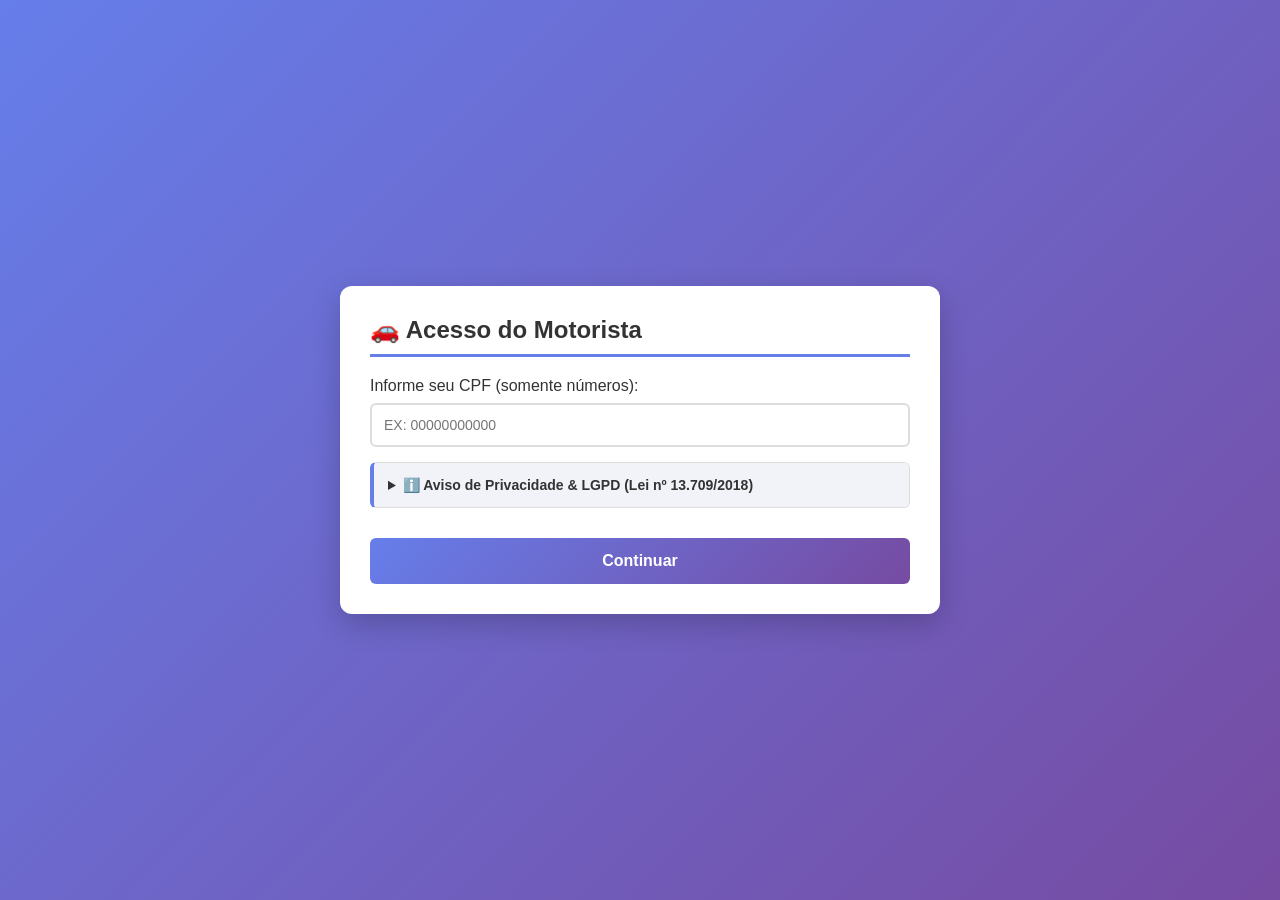
==== index.html @ 48107e52 "Update index.html" ====
<!DOCTYPE html>
<html lang="pt-BR">
<head>
  <meta charset="UTF-8">
  <meta name="viewport" content="width=device-width, initial-scale=1.0">
  <title>Sistema de Inspeção Veicular</title>
  <link rel="icon" href="data:,">
  <link rel="stylesheet" href="styles.css">
</head>
<body>
  <div class="container">
    
<!-- ETAPA 1: BUSCA CPF -->
    <div class="card" id="step-cpf">
      <h2>🚗 Acesso do Motorista</h2>
      
      <label for="input-cpf">Informe seu CPF (somente números):</label>
      <input type="text" id="input-cpf" placeholder="EX: 00000000000" maxlength="11" inputmode="numeric">
   
      <!-- INFORMATIVO LGPD (SUMÁRIO DE DADOS COLETADOS) -->
      <details class="accordion-termo" style="margin-bottom: 20px;">
        <summary>ℹ️ Aviso de Privacidade & LGPD (Lei nº 13.709/2018)</summary>
        <div class="termo-box">
          <p><strong>Tratamento Transparente de Dados Pessoais:</strong></p>
          <p>Este sistema coleta dados exclusivamente para fins de segurança operacional, controle de acesso e emissão de checklists de inspeção veicular.</p>
          <p><strong>📌 Dados Coletados:</strong></p>
          <ul>
            <li>CPF, Nome, RG e Telefone (Identificação do motorista);</li>
            <li>CNH, Placa, Pedido e Eixos (Identificação e conformidade veicular).</li>
          </ul>
          <p><strong>🔒 Segurança e Retenção:</strong></p>
          <p>Seus dados são armazenados de forma segura e criptografada. Não compartilhamos suas informações para fins comerciais. Para o primeiro acesso, será necessário o aceite dos termos regulamentares.</p>
        </div>
      </details>

      <button type="button" class="btn" onclick="verificarAcesso()">Continuar</button>
    </div>
    
    <!-- ETAPA 2: INTEGRAÇÃO (1º Acesso) -->
    <div class="card hidden" id="step-integracao">
      <button type="button" class="btn-voltar" onclick="voltarPaginaAnterior()">⬅️ Voltar</button>
      <h2>📋 1º Acesso: Cadastro, Vídeo & Prova</h2>     
      
      <form id="form-prova">
        <h3>Dados de Cadastro do Motorista</h3>
        
        <label for="reg-nome">Nome Completo:</label>
        <input type="text" id="reg-nome" placeholder="Digite seu nome completo" required>
    
        <label for="reg-rg">RG:</label>
        <input type="text" id="reg-rg" placeholder="EX: 000000000" required>
    
        <label for="reg-telefone">Telefone de Contato 'WHATSAPP' (com DDD):</label>
        <input type="text" id="reg-telefone" placeholder="EX: 11999999999" maxlength="11" inputmode="numeric" required>
    
        <label for="reg-placa">Placa do Cavalo:</label>
        <input type="text" id="reg-placa" placeholder="EX: ABC1234 ou ABC1A34" maxlength="7" style="text-transform: uppercase;" required>    
        
        <!-- ETAPA DO VÍDEO OBRIGATÓRIO -->
        <div class="regras-container" style="border-left-color: #ff9800; background: #fff8e1; margin-top: 20px;">
          <p style="font-weight: bold; color: #b71c1c; font-size: 15px;">📹 ATENÇÃO: VÍDEO DE INTEGRAÇÃO</p>
          <p>Antes de iniciar a prova você deve solicitar ao Auxiliar da CSN Cimentos para que apresente o <strong>"VÍDEO DE INTRODUÇÃO ÀS NORMAS DA CSN"</strong>, para que depois responda às perguntas.</p>
        </div>
    
        <div class="aceite-container">
          <label class="aceite-label">
            <input type="checkbox" id="aceite-video" onchange="alternarBloqueioProva()" required>
            <span>Confirmo que assisti ao vídeo de integração.</span>
          </label>
        </div>
    
        <!-- SEÇÃO DA PROVA (INICIALMENTE DESABILITADA/OPACA) -->
        <div id="secao-prova" style="opacity: 0.5; pointer-events: none; transition: opacity 0.3s ease;">
          <h3>📝 Prova de Conhecimento</h3>
          <p><em>Você precisa acertar TODAS as questões para continuar. Boa sorte! 🍀</em></p>
          
          <!-- QUESTÃO 1 -->
          <div class="radio-group">
            <p><strong>1. Regra em Pátio: Ao estacionar o caminhão ao calçar as rodas, o calço deve ser de qual material?</strong></p>
            <input type="radio" id="q1-a" name="q1" value="Borracha">
            <label for="q1-a">Borracha</label><br>
            <input type="radio" id="q1-b" name="q1" value="Madeira">
            <label for="q1-b">Madeira</label><br>
            <input type="radio" id="q1-c" name="q1" value="Plástico">
            <label for="q1-c">Plástico</label><br>
            <input type="radio" id="q1-d" name="q1" value="Lata">
            <label for="q1-d">Lata</label>
          </div>
          
          <!-- QUESTÃO 2 -->
          <div class="radio-group">
            <p><strong>2. Inspeção de Veículos: Em que dia da semana é feita a inspeção veicular?</strong></p>
            <input type="radio" id="q2-a" name="q2" value="Segunda-Feira">
            <label for="q2-a">Segunda-Feira</label><br>
            <input type="radio" id="q2-b" name="q2" value="Quinta-Feira">
            <label for="q2-b">Quinta-Feira</label><br>
            <input type="radio" id="q2-c" name="q2" value="Todos os dias">
            <label for="q2-c">Todos os dias</label><br>
            <input type="radio" id="q2-d" name="q2" value="Terça-Feira">
            <label for="q2-d">Terça-Feira</label>
          </div>
          
          <!-- QUESTÃO 3 -->
          <div class="radio-group">
            <p><strong>3. Emergência: Em caso de emergência na unidade CSN CIMENTOS, ao ouvir a sirene o que devemos fazer?</strong></p>
            <input type="radio" id="q3-a" name="q3" value="Sair correndo">
            <label for="q3-a">Sair correndo</label><br>
            <input type="radio" id="q3-b" name="q3" value="Entrar no caminhão">
            <label for="q3-b">Entrar no caminhão</label><br>
            <input type="radio" id="q3-c" name="q3" value="Ir para um ponto mais próximo indicado pela brigada de emergência">
            <label for="q3-c">Ir para um ponto mais próximo indicado pela brigada de emergência</label><br>
            <input type="radio" id="q3-d" name="q3" value="Ficar parado">
            <label for="q3-d">Ficar parado</label>
          </div>
          
          <!-- QUESTÃO 4 -->
          <div class="radio-group">
            <p><strong>4. Enlonamento/Desenlonamento: No que se diz respeito ao enlonamento/desenlonamento, onde ficará a chave do veículo?</strong></p>
            <input type="radio" id="q4-a" name="q4" value="Com o motorista">
            <label for="q4-a">Com o motorista</label><br>
            <input type="radio" id="q4-b" name="q4" value="Bloqueada pelo responsável CSN CIMENTOS.">
            <label for="q4-b">Bloqueada pelo responsável CSN CIMENTOS.</label><br>
            <input type="radio" id="q4-c" name="q4" value="Dentro do caminhão">
            <label for="q4-c">Dentro do caminhão</label><br>
            <input type="radio" id="q4-d" name="q4" value="Na expedição">
            <label for="q4-d">Na expedição</label>
          </div>
        </div>
    
        <!-- TERMOS DE COMPROMISSO E ADESÃO (APÓS A PROVA) -->
        <h3 style="margin-top: 30px;">📜 Termos e Aceites Regulamentares</h3>
        
        <!-- TERMO 1: PPAE -->
        <details class="accordion-termo">
          <summary>📜 1. Termo de Adesão ao PPAE (Álcool e Entorpecentes)</summary>
          <div class="termo-box">
            <p><strong>Programa de Prevenção para Álcool e Entorpecentes – PPAE</strong></p>
            <p>Recebi o treinamento referente ao PPAE e declaro:</p>
            <ol>
              <li>Conhecer e aceitar integralmente as normas do Programa;</li>
              <li>Concordar em submeter-me aos procedimentos de testes descritos no presente manual, autorizando desde já a coleta de qualquer material necessário para a realização daqueles exames e testes;</li>
              <li>Autorizar que o resultado de tais testes seja informado de acordo com as informações constantes do presente manual;</li>
              <li>Tenho conhecimento que o tratamento ambulatorial e/ou internação decorrente dos resultados positivos das testagens previstas neste Programa não gera estabilidade provisória de emprego ou salário.</li>
            </ol>
          </div>
        </details>
        
        <div class="aceite-container">
          <label class="aceite-label">
            <input type="checkbox" id="aceite-ppae" required>
            <span>Li e estou de acordo com o Termo de Adesão ao PPAE.</span>
          </label>
        </div>
        
        <!-- TERMO 2: SAÚDE E SEGURANÇA FOB -->
        <details class="accordion-termo">
          <summary>📜 2. Termo de Compromisso de Saúde e Segurança (CSN Cimentos)</summary>
          <div class="termo-box">
            <p><strong>Eu declaro que fui apresentado à Política de Saúde e Segurança e assumo o compromisso de seguir todas as orientações:</strong></p>
            <ol>
              <li>É proibido trabalhar sob efeito de álcool e drogas;</li>
              <li>É proibido entrar nas unidades da CSN Cimentos com caronas, acompanhantes;</li>
              <li>É proibido o uso de dispositivos móveis de comunicação enquanto dirigindo;</li>
              <li>É proibido subir na carroceria ou implemento do veículo;</li>
              <li>É proibido realizar manutenção no veículo sem autorização prévia;</li>
              <li>É obrigatório comunicar qualquer acidente em até 2 horas;</li>
              <li>É obrigatório utilizar todos os EPIs exigidos;</li>
              <li>É obrigatório respeitar a capacidade máxima do veículo;</li>
              <li>Estacionar conforme orientação e calçar as rodas;</li>
              <li>É obrigatório o uso de faróis acesos durante o dia;</li>
              <li>Utilizar o cinto de segurança;</li>
              <li>Respeitar os limites de velocidade;</li>
              <li>É proibido o uso de fogões no pátio;</li>
              <li>Não transitar em áreas de carregamento a pé;</li>
              <li>Comunique situações inseguras;</li>
              <li>Proibido bater no silo com materiais metálicos;</li>
              <li>Proibido o uso de adornos na operação;</li>
              <li>Proibido regatas, shorts e chinelos;</li>
              <li>Manter as carrocerias organizadas;</li>
              <li>Cumprir as demais regras de carregamento;</li>
              <li>Proibido tirar fotos ou gravar vídeos.</li>
            </ol>
          </div>
        </details>
        
        <div class="aceite-container">
          <label class="aceite-label">
            <input type="checkbox" id="aceite-fob" required>
            <span>Li e estou de acordo com o Termo de Compromisso de Saúde e Segurança.</span>
          </label>
        </div>
    
    <!-- TERMO 3: LGPD -->
    <details class="accordion-termo">
      <summary>📜 3. Política de Privacidade e Proteção de Dados (LGPD)</summary>
      <div class="termo-box">
        <p><strong>Termo de Consentimento e Privacidade de Dados Pessoais</strong></p>
        <p>Em conformidade com a LGPD (Lei nº 13.709/2018), concordo com o tratamento dos meus dados pessoais fornecidos nesta aplicação exclusivamente para fins de segurança, controle e identificação veicular.</p>
      </div>
    </details>
    
    <div class="aceite-container">
      <label class="aceite-label">
        <input type="checkbox" id="aceite-lgpd" required>
        <span>Li e estou de acordo com a Política de Privacidade e Proteção de Dados (LGPD).</span>
      </label>
    </div>

    <button type="button" class="btn" onclick="concluirIntegracao()">✅ Concluir Prova, Aceites e Avançar</button>
  </form>
</div>
    
  <!-- ETAPA 3: FORMULÁRIO DE INSPEÇÃO -->
  <div class="card hidden" id="step-inspecao">
    <button type="button" class="btn-voltar" onclick="voltarPaginaAnterior()">⬅️ Voltar para a Tela Inicial</button>
    <h2>🔍 Formulário de Inspeção Veicular (FOB)</h2>      
      
    <form id="form-inspecao">
        <!-- DADOS DO MOTORISTA E VEÍCULO -->
        <label for="nome">Nome Completo:</label>
        <input type="text" id="nome" placeholder="EX: João da Silva" required>
    
        <!-- CAMPO CNH COM BOTÃO RETRÁTIL DE AJUDA -->
        <div class="form-group-cnh">
          <label for="cnh">CNH:</label>
          <input type="text" id="cnh" placeholder="00000000000" maxlength="11" inputmode="numeric" required>
        
          <details class="helper-cnh">
            <summary>🔍 Clique aqui para ver onde fica o número da CNH</summary>
            <div class="helper-cnh-img">
              <img src="arquivos/Sem título.jpg" alt="Localização do número da CNH" loading="lazy">
            </div>
          </details>
        </div>        
        
        <label for="placa">Placa do Veículo (Cavalo):</label>
        <input type="text" id="placa" placeholder="EX: ABC1234 ou ABC1A34" maxlength="7" style="text-transform: uppercase;" required>    
        
        <label for="pedido">Nº do Pedido:</label>
        <input type="text" id="pedido" placeholder="EX: 8900000" maxlength="8" inputmode="numeric" required>                
        
        <label for="eixos">Quantidade total de eixos:</label>
        <input type="text" id="eixos" placeholder="EX: 3 (máx. 9)" maxlength="1" inputmode="numeric" required>
        
        <!-- BLOCO DE INFORMAÇÕES DA FOTO (REGRAS DE INSPEÇÃO) -->
        <h3>📜 REGRAS INSPEÇÃO VEÍCULOS DE CLIENTES</h3>
        <div class="regras-container">
          <p>Segurança é o valor que permeia toda nossa empresa e deve estar incorporado em tudo que fazemos. Por isso, o veículo deverá apresentar condições seguras para entrada nas plantas.</p>
          <p>Os itens descritos neste formulário devem estar em boas condições de funcionamento. Eles zelam pela segurança de condutores, pedestres e passageiros.</p>
          
          <p style="margin-top: 15px; font-weight: bold; color: #333;">VERIFIQUE COM ATENÇÃO:</p>
          <ul>
            <li><strong>SINALIZAÇÃO / PLACAS / FAIXAS:</strong> Veículo deve estar devidamente identificado, com placa visível e faixas refletivas operacionais.</li>
            <li><strong>PNEUS:</strong> Além de passível de multas, pneus carecas ou danificados (Cortes, rasgos, bolhas) afetam a dirigibilidade e podem estourar quando o peso da carga for posta sobre ele.</li>
            <li><strong>CARROCERIA:</strong> Falhas na forração da carroceria podem levar a entrada de umidade pela parte inferior e provocar queda dos operadores que trabalham sobre ele.</li>
            <li><strong>CINTO DE SEGURANÇA:</strong> A segurança do condutor está em primeiro lugar.</li>
            <li><strong>FARÓIS:</strong> Devem estar em funcionamento.</li>
            <li><strong>ALARME DE RÉ:</strong> Muitos acidentes acontecem em manobras de ré. Em um ambiente com intensa movimentação de empilhadeiras, outros caminhões e eventualmente pessoas, este é um item crítico para veículos pesados.</li>
            <li><strong>ÓLEO / ÁGUA / COMBUSTÍVEL:</strong> Há vazamento contínuo de fluido (óleo, água, combustível)? A tampa de combustível está danificada?</li>
            <li><strong>CALÇO DE RODA:</strong> A fim de evitar acidentes com locomoção inesperada do veículo, todos os veículos de carga devem possuir um par de calços.</li>
            <li><strong>TAMPA SILO – CARRETA GRANEL:</strong> As tampas da carreta silo deverão estar com uma trava de segurança, sem trincas, soldas e com todos os manípulos fechando corretamente.</li>
          </ul>
        </div>

        <!-- SEÇÃO: SELEÇÃO DO TIPO DE VEÍCULO -->
        <h3>🚛 Seleção do Tipo de Veículo</h3>
        <div class="tipo-veiculo-container">
          <p style="font-weight: 600; margin-bottom: 12px; color: #333;">Seu veículo é:</p>
        
          <div class="tipo-veiculo-opcoes">
            <!-- Opção 1: Carga Seca / Paletizado -->
            <label class="card-tipo-veiculo">
              <input type="radio" name="tipo_veiculo" value="CARGA_SECA" required>
              <div class="conteudo-tipo">
                <img src="arquivos/carga_seca.png" alt="Carga Seca (PALETIZADO)">
                <span>Carga Seca (PALETIZADO)</span>
              </div>
            </label>
        
            <!-- Opção 2: Carreta Silo / Granel -->
            <label class="card-tipo-veiculo">
              <input type="radio" name="tipo_veiculo" value="CARRETA_SILO" required>
              <div class="conteudo-tipo">
                <img src="arquivos/carreta_silo.png" alt="Carreta Silo (POTE / GRANEL)">
                <span>Carreta Silo (POTE / GRANEL)</span>
              </div>
            </label>
          </div>
        </div>
        
        <!-- ITENS DE INSPEÇÃO VEICULAR -->
        <h3>Itens de Inspeção Veicular</h3>
    
        <div class="item-check">
          <span>🛑 Sinalização (Placa visível / Faixas refletivas):</span>
          <select id="sinalizacao" required>
            <option value="">-- Selecione --</option>
            <option value="CONFORME">Conforme ✅</option>
            <option value="NAO_CONFORME">Não Conforme ❌</option>
          </select>
        </div>
    
        <div class="item-check">
          <span>🛞 Pneus (sem bolhas/cortes/careca):</span>
          <select id="pneus" required>
            <option value="">-- Selecione --</option>
            <option value="CONFORME">Conforme ✅</option>
            <option value="NAO_CONFORME">Não Conforme ❌</option>
          </select>
        </div>
    
        <div class="item-check">
          <span>📦 Carroceria (sem falhas na forração):</span>
          <select id="carroceria" required>
            <option value="">-- Selecione --</option>
            <option value="CONFORME">Conforme ✅</option>
            <option value="NAO_CONFORME">Não Conforme ❌</option>
          </select>
        </div>
    
        <div class="item-check">
          <span>🔗 Cinto de Segurança em bom estado:</span>
          <select id="cinto" required>
            <option value="">-- Selecione --</option>
            <option value="CONFORME">Conforme ✅</option>
            <option value="NAO_CONFORME">Não Conforme ❌</option>
          </select>
        </div>
    
        <div class="item-check">
          <span>💡 Faróis funcionando:</span>
          <select id="farois" required>
            <option value="">-- Selecione --</option>
            <option value="CONFORME">Conforme ✅</option>
            <option value="NAO_CONFORME">Não Conforme ❌</option>
          </select>
        </div>
    
        <div class="item-check">
          <span>🔔 Alarme de Ré operando:</span>
          <select id="alarme_re" required>
            <option value="">-- Selecione --</option>
            <option value="CONFORME">Conforme ✅</option>
            <option value="NAO_CONFORME">Não Conforme ❌</option>
          </select>
        </div>
    
        <div class="item-check">
          <span>💧 Vazamentos (Óleo/Água/Combustível):</span>
          <select id="vazamentos" required>
            <option value="">-- Selecione --</option>
            <option value="SEM_VAZAMENTO">Sem Vazamento ✅</option>
            <option value="COM_VAZAMENTO">Com Vazamento ❌</option>
          </select>
        </div>
    
        <div class="item-check">
          <span>🪵 Par de Calços de Roda presente:</span>
          <select id="calcos" required>
            <option value="">-- Selecione --</option>
            <option value="CONFORME">Conforme ✅</option>
            <option value="NAO_CONFORME">Não Conforme ❌</option>
          </select>
        </div>
    
        <div class="item-check">
          <span>⚙️ Tampa Silo (Carreta Granel / Pote):</span>
          <select id="tampa_silo" required>
            <option value="">-- Selecione --</option>
            <option value="CONFORME">Conforme ✅</option>
            <option value="NAO_CONFORME">Não Conforme ❌</option>
            <option value="NA">N/A (Não Aplicável)</option>
          </select>
        </div>
    
        <!-- EQUIPAMENTOS DE PROTEÇÃO INDIVIDUAL (EPIs) -->
        <h3>🪖 Equipamentos de Proteção Individual (EPIs)</h3>
        
        <div class="item-check">
          <span>🪖 Capacete de Segurança:</span>
          <select id="epi_capacete" required>
            <option value="">-- Selecione --</option>
            <option value="CONFORME">Possui/Em Uso ✅</option>
            <option value="NAO_CONFORME">Não Possui ❌</option>
          </select>
        </div>
    
        <div class="item-check">
          <span>🦺 Colete Refletivo:</span>
          <select id="epi_colete" required>
            <option value="">-- Selecione --</option>
            <option value="CONFORME">Possui/Em Uso ✅</option>
            <option value="NAO_CONFORME">Não Possui ❌</option>
          </select>
        </div>
    
        <div class="item-check">
          <span>🥽 Óculos de Proteção:</span>
          <select id="epi_oculos" required>
            <option value="">-- Selecione --</option>
            <option value="CONFORME">Possui/Em Uso ✅</option>
            <option value="NAO_CONFORME">Não Possui ❌</option>
          </select>
        </div>
    
        <div class="item-check">
          <span>🥾 Botina de Segurança:</span>
          <select id="epi_botina" required>
            <option value="">-- Selecione --</option>
            <option value="CONFORME">Possui/Em Uso ✅</option>
            <option value="NAO_CONFORME">Não Possui ❌</option>
          </select>
        </div>
    
        <div class="item-check">
          <span>🧤 Luvas de Proteção:</span>
          <select id="epi_luvas" required>
            <option value="">-- Selecione --</option>
            <option value="CONFORME">Possui/Em Uso ✅</option>
            <option value="NAO_CONFORME">Não Possui ❌</option>
          </select>
        </div>
    
        <!-- SEÇÃO PALETES -->
        <h3>📦 Paletes</h3>
        <div class="paletes-container">
          <p style="font-weight: 600; margin-bottom: 15px;">Trouxe Paletes para Carregamento?</p>
          
          <div class="paletes-opcoes">
            <label class="paletes-label">
              <input type="radio" name="paletes_opcao" value="SIM" onchange="mostrarQuantidadePaletes()">
              <span>SIM</span>
            </label>
            <div id="quantidade-paletes-container" style="display: none; margin-left: 20px; margin-bottom: 10px;">
              <label for="quantidade-paletes">Quantidade:</label>
              <input type="number" id="quantidade-paletes" placeholder="0" min="0" max="999">
            </div>
          </div>
    
          <div class="paletes-opcoes">
            <label class="paletes-label">
              <input type="radio" name="paletes_opcao" value="NAO" onchange="ocultarQuantidadePaletes()">
              <span>NÃO</span>
            </label>
          </div>
    
          <div class="paletes-opcoes">
            <label class="paletes-label">
              <input type="radio" name="paletes_opcao" value="NA" onchange="ocultarQuantidadePaletes()">
              <span>N/A</span>
            </label>
          </div>
        </div>
    
        <button type="button" class="btn" onclick="gerarJSONeToken()" style="margin-top: 20px;">✅ Finalizar Inspeção</button>
      </form>
    </div>

    <!-- ETAPA 4: TELA FINAL / SUCESSO (FORA DO FORMULÁRIO) -->
    <div class="card hidden" id="step-sucesso" style="text-align: center;">
      <h2>🎉 Inspeção Concluída!</h2>
      <p>A inspeção foi registrada com sucesso no sistema.</p>
      
      <div style="background: #f8f9fa; border: 2px dashed #667eea; padding: 20px; margin: 20px 0; border-radius: 8px;">
        <span style="font-size: 14px; color: #555; font-weight: 600; display: block; margin-bottom: 5px;">CÓDIGO DA INSPEÇÃO (TOKEN):</span>
        <h1 id="token-gerado" style="font-size: 32px; color: #667eea; margin: 0; letter-spacing: 2px; font-weight: bold;">---</h1>
      </div>

      <button type="button" class="btn" onclick="copiarToken()" style="background: #28a745; margin-bottom: 10px;">📋 Copiar Código</button>
      <button type="button" class="btn" onclick="irParaCPF()" style="background: #6c757d;">🔄 Realizar Nova Inspeção</button>
    </div>

  </div>

  <script src="main.js"></script>
</body>
</html>
---- styles.css ----
* {
  margin: 0;
  padding: 0;
  box-sizing: border-box;
}

body {
  font-family: 'Segoe UI', Tahoma, Geneva, Verdana, sans-serif;
  background: linear-gradient(135deg, #667eea 0%, #764ba2 100%);
  min-height: 100vh;
  display: flex;
  justify-content: center;
  align-items: center;
  padding: 20px;
}

.container {
  width: 100%;
  max-width: 600px;
}

.card {
  background: white;
  border-radius: 12px;
  box-shadow: 0 10px 30px rgba(0, 0, 0, 0.2);
  padding: 30px;
  animation: slideIn 0.3s ease-out;
}

.card.hidden {
  display: none;
}

@keyframes slideIn {
  from {
    opacity: 0;
    transform: translateY(20px);
  }
  to {
    opacity: 1;
    transform: translateY(0);
  }
}

h2 {
  color: #333;
  margin-bottom: 20px;
  font-size: 24px;
  border-bottom: 3px solid #667eea;
  padding-bottom: 10px;
}

h3 {
  color: #555;
  margin-top: 25px;
  margin-bottom: 15px;
  font-size: 18px;
}

p {
  color: #666;
  line-height: 1.6;
  margin-bottom: 10px;
}

ul {
  margin-left: 20px;
  margin-bottom: 20px;
}

ul li {
  color: #666;
  margin-bottom: 8px;
  line-height: 1.6;
}

label {
  display: block;
  margin-top: 15px;
  margin-bottom: 8px;
  color: #333;
  font-weight: 500;
}

input[type="text"],
input[type="email"],
input[type="number"],
select {
  width: 100%;
  padding: 12px;
  margin-bottom: 15px;
  border: 2px solid #ddd;
  border-radius: 6px;
  font-size: 14px;
  transition: border-color 0.3s;
  background-color: #fff;
}

input[type="text"]:focus,
input[type="number"]:focus,
select:focus {
  outline: none;
  border-color: #667eea;
  box-shadow: 0 0 0 3px rgba(102, 126, 234, 0.1);
}

.btn {
  width: 100%;
  padding: 14px;
  background: linear-gradient(135deg, #667eea 0%, #764ba2 100%);
  color: white;
  border: none;
  border-radius: 6px;
  font-size: 16px;
  font-weight: 600;
  cursor: pointer;
  transition: transform 0.2s, box-shadow 0.2s;
  margin-top: 10px;
}

.btn:hover {
  transform: translateY(-2px);
  box-shadow: 0 8px 20px rgba(102, 126, 234, 0.3);
}

.btn:active {
  transform: translateY(0);
}

/* ========== BLOCO DE REGRAS E DIRETRIZES ========== */

.regras-container {
  background: #f8f9fa;
  border-left: 4px solid #667eea;
  padding: 15px;
  border-radius: 6px;
  margin-bottom: 20px;
}

.regras-container p {
  margin-bottom: 10px;
  font-size: 14px;
  color: #444;
}

.regras-container ul {
  margin-left: 20px;
  margin-top: 10px;
  margin-bottom: 0;
}

.regras-container li {
  font-size: 13px;
  margin-bottom: 8px;
  line-height: 1.4;
  color: #555;
}

/* ========== PROVA / RADIO GROUP ========== */

.radio-group {
  background: #f8f9fa;
  padding: 15px;
  border-radius: 8px;
  margin-bottom: 15px;
  border-left: 4px solid #667eea;
}

.radio-group p {
  margin-bottom: 12px;
  font-weight: 500;
  color: #333;
}

.radio-group input[type="radio"] {
  margin-right: 8px;
  cursor: pointer;
  accent-color: #667eea;
}

.radio-group label {
  display: inline;
  margin: 0;
  cursor: pointer;
  color: #555;
}

/* ========== ITENS DE INSPEÇÃO ========== */

.item-check {
  display: flex;
  justify-content: space-between;
  align-items: center;
  padding: 12px;
  background: #f8f9fa;
  border-radius: 6px;
  margin-bottom: 10px;
  border-left: 4px solid #667eea;
}

.item-check span {
  color: #333;
  font-weight: 500;
  flex: 1;
  padding-right: 10px;
}

.item-check select {
  width: 160px;
  margin-bottom: 0;
}

/* ========== ESTILOS PARA PALETES ========== */

.paletes-container {
  background: #f8f9fa;
  padding: 15px;
  border-radius: 6px;
  margin-bottom: 20px;
  border-left: 4px solid #667eea;
}

.paletes-opcoes {
  margin-bottom: 12px;
}

.paletes-label {
  display: flex;
  align-items: center;
  cursor: pointer;
  color: #333;
  font-weight: 500;
  margin-bottom: 8px;
}

.paletes-label input[type="radio"] {
  margin-right: 10px;
  margin-top: 0;
  cursor: pointer;
  accent-color: #667eea;
  width: 18px;
  height: 18px;
}

.paletes-label span {
  user-select: none;
}

#quantidade-paletes-container {
  background: white;
  padding: 12px;
  border-radius: 6px;
  border: 1px solid #ddd;
}

#quantidade-paletes-container label {
  margin-top: 0;
  margin-bottom: 8px;
  font-size: 14px;
}

#quantidade-paletes-container input[type="number"] {
  margin-bottom: 0;
  font-size: 14px;
  padding: 10px;
}

/* ========== RESPONSIVIDADE (CELULARES) ========== */

@media (max-width: 600px) {
  .card {
    padding: 20px;
  }

  h2 {
    font-size: 20px;
  }

  h3 {
    font-size: 16px;
  }

  .item-check {
    flex-direction: column;
    align-items: flex-start;
    gap: 8px;
  }

  .item-check select {
    width: 100%;
    margin-bottom: 0; /* Previne duplicar o espaçamento com o gap */
  }

  .radio-group input[type="radio"] + br {
    display: block;
    margin-bottom: 5px;
  }

  .paletes-container {
    padding: 12px;
  }

  .paletes-label {
    font-size: 14px;
  }

  #quantidade-paletes-container {
    margin-top: 10px;
  }
}
/* ACCORDION PARA OS TERMOS */
.accordion-termo {
  background: #f8f9fa;
  border: 1px solid #ddd;
  border-left: 4px solid #667eea;
  border-radius: 6px;
  margin-bottom: 8px;
  overflow: hidden;
}

.accordion-termo summary {
  padding: 14px;
  font-weight: 600;
  font-size: 14px;
  color: #333;
  cursor: pointer;
  user-select: none;
  background: #f1f3f9;
  transition: background 0.2s;
}

.accordion-termo summary:hover {
  background: #e2e8f0;
}

.accordion-termo[open] summary {
  border-bottom: 1px solid #ddd;
}

/* CAIXA COM ROLAGEM DENTRO DO ACCORDION */
.termo-box {
  padding: 15px;
  max-height: 200px;
  overflow-y: auto;
  background: #fff;
}

.termo-box p {
  font-size: 13px;
  color: #333;
  margin-bottom: 10px;
}

.termo-box ol {
  padding-left: 20px;
}

.termo-box li {
  font-size: 12px;
  color: #555;
  margin-bottom: 6px;
  line-height: 1.4;
}

/* CONTAINER DE ACEITE */
.aceite-container {
  background: #eef2ff;
  border: 1px dashed #667eea;
  padding: 12px;
  border-radius: 6px;
  margin-bottom: 18px;
  transition: background-color 0.3s ease, border-color 0.3s ease;
}

/* ESTADO VERDE QUANDO O CHECKBOX ESTIVER MARCADO */
.aceite-container:has(input[type="checkbox"]:checked) {
  background: #e6f4ea;
  border: 1px solid #28a745;
}

.aceite-label {
  display: flex;
  align-items: center;
  cursor: pointer;
  margin: 0;
  font-size: 13px;
  font-weight: 600;
  color: #333;
}

.aceite-label input[type="checkbox"] {
  width: 18px;
  height: 18px;
  margin-right: 10px;
  accent-color: #28a745; /* Deixa o quadradinho do check verde */
  cursor: pointer;
}

/* CONTAINER E BOTÃO DE AJUDA CNH */
.form-group-cnh {
  margin-bottom: 15px;
}

.helper-cnh {
  margin-top: 5px;
  background: #f1f3f9;
  border: 1px solid #cbd5e1;
  border-radius: 6px;
  padding: 8px 12px;
}

.helper-cnh summary {
  font-size: 13px;
  color: #667eea;
  font-weight: 600;
  cursor: pointer;
  user-select: none;
  display: flex;
  align-items: center;
}

.helper-cnh summary:hover {
  color: #764ba2;
}

.helper-cnh-img {
  margin-top: 10px;
  padding: 8px;
  background: #ffffff;
  border: 1px dashed #667eea;
  border-radius: 6px;
  text-align: center;
}

.helper-cnh-img img {
  max-width: 100%;
  height: auto;
  border-radius: 4px;
  box-shadow: 0 2px 8px rgba(0, 0, 0, 0.1);
}

.termo-box ul {
  padding-left: 20px;
  margin-bottom: 10px;
}

.termo-box ul li {
  font-size: 12px;
  color: #555;
  margin-bottom: 4px;
}

/* BOTÃO DE VOLTAR NO TOPO DAS PÁGINAS */
.btn-voltar {
  background: #f1f3f9;
  color: #555;
  border: 1px solid #cbd5e1;
  padding: 8px 14px;
  border-radius: 6px;
  font-size: 13px;
  font-weight: 600;
  cursor: pointer;
  margin-bottom: 15px;
  display: inline-flex;
  align-items: center;
  transition: background 0.2s, color 0.2s;
}

.btn-voltar:hover {
  background: #e2e8f0;
  color: #333;
}
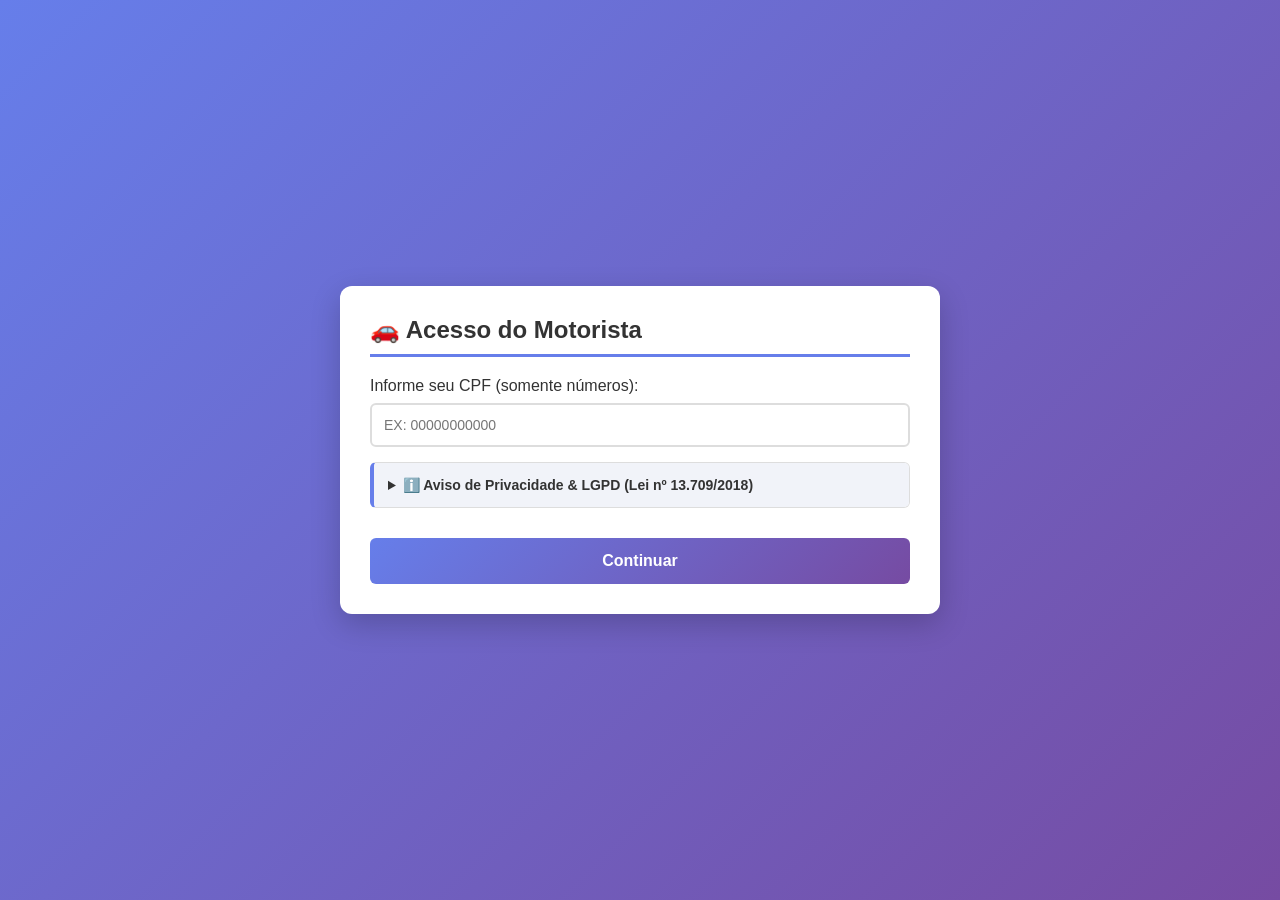
==== commit e6125d65: "Update index.html" ====
--- a/index.html
+++ b/index.html
@@ -363,16 +363,15 @@
           </select>
         </div>
     
-        <div class="item-check">
+        <div class="item-check" id="container-tampa-silo">
           <span>⚙️ Tampa Silo (Carreta Granel / Pote):</span>
           <select id="tampa_silo" required>
             <option value="">-- Selecione --</option>
             <option value="CONFORME">Conforme ✅</option>
             <option value="NAO_CONFORME">Não Conforme ❌</option>
-            <option value="NA">N/A (Não Aplicável)</option>
-          </select>
-        </div>
-    
+          </select>
+        </div>    
+        
         <!-- EQUIPAMENTOS DE PROTEÇÃO INDIVIDUAL (EPIs) -->
         <h3>🪖 Equipamentos de Proteção Individual (EPIs)</h3>
         
@@ -421,40 +420,31 @@
           </select>
         </div>
     
-        <!-- SEÇÃO PALETES -->
-        <h3>📦 Paletes</h3>
-        <div class="paletes-container">
-          <p style="font-weight: 600; margin-bottom: 15px;">Trouxe Paletes para Carregamento?</p>
-          
-          <div class="paletes-opcoes">
-            <label class="paletes-label">
-              <input type="radio" name="paletes_opcao" value="SIM" onchange="mostrarQuantidadePaletes()">
-              <span>SIM</span>
-            </label>
-            <div id="quantidade-paletes-container" style="display: none; margin-left: 20px; margin-bottom: 10px;">
-              <label for="quantidade-paletes">Quantidade:</label>
-              <input type="number" id="quantidade-paletes" placeholder="0" min="0" max="999">
+        <div id="secao-paletes">
+          <h3>📦 Paletes</h3>
+          <div class="paletes-container" id="container-paletes">
+            <p style="font-weight: 600; margin-bottom: 15px;">Trouxe Paletes para Carregamento?</p>
+            
+            <div class="paletes-opcoes">
+              <label class="paletes-label">
+                <input type="radio" name="paletes_opcao" value="SIM" onchange="mostrarQuantidadePaletes()">
+                <span>SIM</span>
+              </label>
+              <div id="quantidade-paletes-container" style="display: none; margin-left: 20px; margin-bottom: 10px;">
+                <label for="quantidade-paletes">Quantidade:</label>
+                <input type="number" id="quantidade-paletes" placeholder="0" min="0" max="999">
+              </div>
             </div>
-          </div>
-    
-          <div class="paletes-opcoes">
-            <label class="paletes-label">
-              <input type="radio" name="paletes_opcao" value="NAO" onchange="ocultarQuantidadePaletes()">
-              <span>NÃO</span>
-            </label>
-          </div>
-    
-          <div class="paletes-opcoes">
-            <label class="paletes-label">
-              <input type="radio" name="paletes_opcao" value="NA" onchange="ocultarQuantidadePaletes()">
-              <span>N/A</span>
-            </label>
-          </div>
-        </div>
-    
-        <button type="button" class="btn" onclick="gerarJSONeToken()" style="margin-top: 20px;">✅ Finalizar Inspeção</button>
-      </form>
-    </div>
+        
+            <div class="paletes-opcoes">
+              <label class="paletes-label">
+                <input type="radio" name="paletes_opcao" value="NAO" onchange="ocultarQuantidadePaletes()">
+                <span>NÃO</span>
+              </label>
+            </div>
+        
+          </div>
+        </div>
 
     <!-- ETAPA 4: TELA FINAL / SUCESSO (FORA DO FORMULÁRIO) -->
     <div class="card hidden" id="step-sucesso" style="text-align: center;">
--- a/styles.css
+++ b/styles.css
@@ -470,3 +470,83 @@
   background: #e2e8f0;
   color: #333;
 }
+
+/* ========== SELEÇÃO DO TIPO DE VEÍCULO ========== */
+
+.tipo-veiculo-container {
+  background: #f8f9fa;
+  border-left: 4px solid #667eea;
+  padding: 15px;
+  border-radius: 8px;
+  margin-bottom: 20px;
+}
+
+.tipo-veiculo-opcoes {
+  display: flex;
+  gap: 15px;
+  justify-content: space-between;
+}
+
+.card-tipo-veiculo {
+  flex: 1;
+  cursor: pointer;
+  margin: 0;
+}
+
+/* Oculta a bolinha padrão do radio button */
+.card-tipo-veiculo input[type="radio"] {
+  display: none;
+}
+
+/* Caixa com a imagem e a legenda */
+.conteudo-tipo {
+  background: #ffffff;
+  border: 2px solid #cbd5e1;
+  border-radius: 8px;
+  padding: 12px;
+  text-align: center;
+  transition: all 0.2s ease-in-out;
+  display: flex;
+  flex-direction: column;
+  align-items: center;
+  justify-content: center;
+  height: 100%;
+}
+
+.conteudo-tipo img {
+  max-width: 100%;
+  height: 70px;
+  object-fit: contain;
+  margin-bottom: 8px;
+}
+
+.conteudo-tipo span {
+  font-size: 13px;
+  font-weight: 600;
+  color: #475569;
+}
+
+/* Efeito Hover */
+.card-tipo-veiculo:hover .conteudo-tipo {
+  border-color: #667eea;
+  background: #f1f5f9;
+}
+
+/* Estado Selecionado (Destaque em Roxo/Azul com Check) */
+.card-tipo-veiculo input[type="radio"]:checked + .conteudo-tipo {
+  border-color: #28a745;
+  background-color: #f0fdf4;
+  box-shadow: 0 4px 12px rgba(40, 167, 69, 0.15);
+}
+
+.card-tipo-veiculo input[type="radio"]:checked + .conteudo-tipo span {
+  color: #15803d;
+}
+
+/* Responsividade para Celulares */
+@media (max-width: 600px) {
+  .tipo-veiculo-opcoes {
+    flex-direction: column;
+    gap: 10px;
+  }
+}
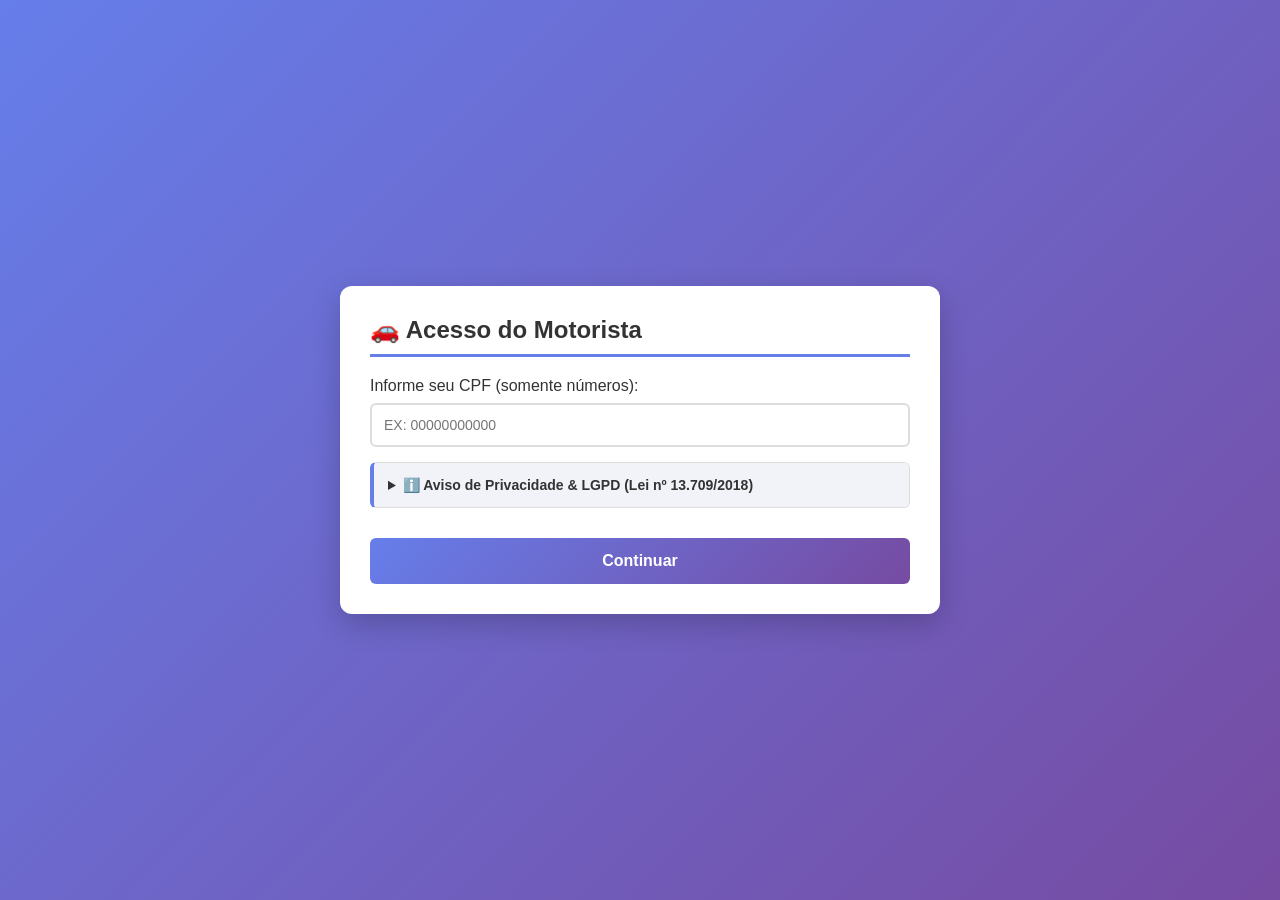
==== commit 6a596cf6: "Update index.html" ====
--- a/index.html
+++ b/index.html
@@ -10,7 +10,7 @@
 <body>
   <div class="container">
     
-<!-- ETAPA 1: BUSCA CPF -->
+    <!-- ETAPA 1: BUSCA CPF -->
     <div class="card" id="step-cpf">
       <h2>🚗 Acesso do Motorista</h2>
       
@@ -190,32 +190,32 @@
           </label>
         </div>
     
-    <!-- TERMO 3: LGPD -->
-    <details class="accordion-termo">
-      <summary>📜 3. Política de Privacidade e Proteção de Dados (LGPD)</summary>
-      <div class="termo-box">
-        <p><strong>Termo de Consentimento e Privacidade de Dados Pessoais</strong></p>
-        <p>Em conformidade com a LGPD (Lei nº 13.709/2018), concordo com o tratamento dos meus dados pessoais fornecidos nesta aplicação exclusivamente para fins de segurança, controle e identificação veicular.</p>
-      </div>
-    </details>
-    
-    <div class="aceite-container">
-      <label class="aceite-label">
-        <input type="checkbox" id="aceite-lgpd" required>
-        <span>Li e estou de acordo com a Política de Privacidade e Proteção de Dados (LGPD).</span>
-      </label>
+        <!-- TERMO 3: LGPD -->
+        <details class="accordion-termo">
+          <summary>📜 3. Política de Privacidade e Proteção de Dados (LGPD)</summary>
+          <div class="termo-box">
+            <p><strong>Termo de Consentimento e Privacidade de Dados Pessoais</strong></p>
+            <p>Em conformidade com a LGPD (Lei nº 13.709/2018), concordo com o tratamento dos meus dados pessoais fornecidos nesta aplicação exclusivamente para fins de segurança, controle e identificação veicular.</p>
+          </div>
+        </details>
+        
+        <div class="aceite-container">
+          <label class="aceite-label">
+            <input type="checkbox" id="aceite-lgpd" required>
+            <span>Li e estou de acordo com a Política de Privacidade e Proteção de Dados (LGPD).</span>
+          </label>
+        </div>
+
+        <button type="button" class="btn" onclick="concluirIntegracao()">✅ Concluir Prova, Aceites e Avançar</button>
+      </form>
     </div>
-
-    <button type="button" class="btn" onclick="concluirIntegracao()">✅ Concluir Prova, Aceites e Avançar</button>
-  </form>
-</div>
-    
-  <!-- ETAPA 3: FORMULÁRIO DE INSPEÇÃO -->
-  <div class="card hidden" id="step-inspecao">
-    <button type="button" class="btn-voltar" onclick="voltarPaginaAnterior()">⬅️ Voltar para a Tela Inicial</button>
-    <h2>🔍 Formulário de Inspeção Veicular (FOB)</h2>      
+    
+    <!-- ETAPA 3: FORMULÁRIO DE INSPEÇÃO -->
+    <div class="card hidden" id="step-inspecao">
+      <button type="button" class="btn-voltar" onclick="voltarPaginaAnterior()">⬅️ Voltar para a Tela Inicial</button>
+      <h2>🔍 Formulário de Inspeção Veicular (FOB)</h2>     
       
-    <form id="form-inspecao">
+      <form id="form-inspecao">
         <!-- DADOS DO MOTORISTA E VEÍCULO -->
         <label for="nome">Nome Completo:</label>
         <input type="text" id="nome" placeholder="EX: João da Silva" required>
@@ -420,6 +420,7 @@
           </select>
         </div>
     
+        <!-- SEÇÃO PALETES (COMPLETA E FECHADA CORRETAMENTE) -->
         <div id="secao-paletes">
           <h3>📦 Paletes</h3>
           <div class="paletes-container" id="container-paletes">
@@ -442,11 +443,14 @@
                 <span>NÃO</span>
               </label>
             </div>
-        
-          </div>
-        </div>
-
-    <!-- ETAPA 4: TELA FINAL / SUCESSO (FORA DO FORMULÁRIO) -->
+          </div>
+        </div>
+
+        <button type="button" class="btn" onclick="gerarJSONeToken()" style="margin-top: 20px;">✅ Finalizar Inspeção</button>
+      </form>
+    </div>
+
+    <!-- ETAPA 4: TELA FINAL / SUCESSO -->
     <div class="card hidden" id="step-sucesso" style="text-align: center;">
       <h2>🎉 Inspeção Concluída!</h2>
       <p>A inspeção foi registrada com sucesso no sistema.</p>
@@ -465,4 +469,3 @@
   <script src="main.js"></script>
 </body>
 </html>
-
